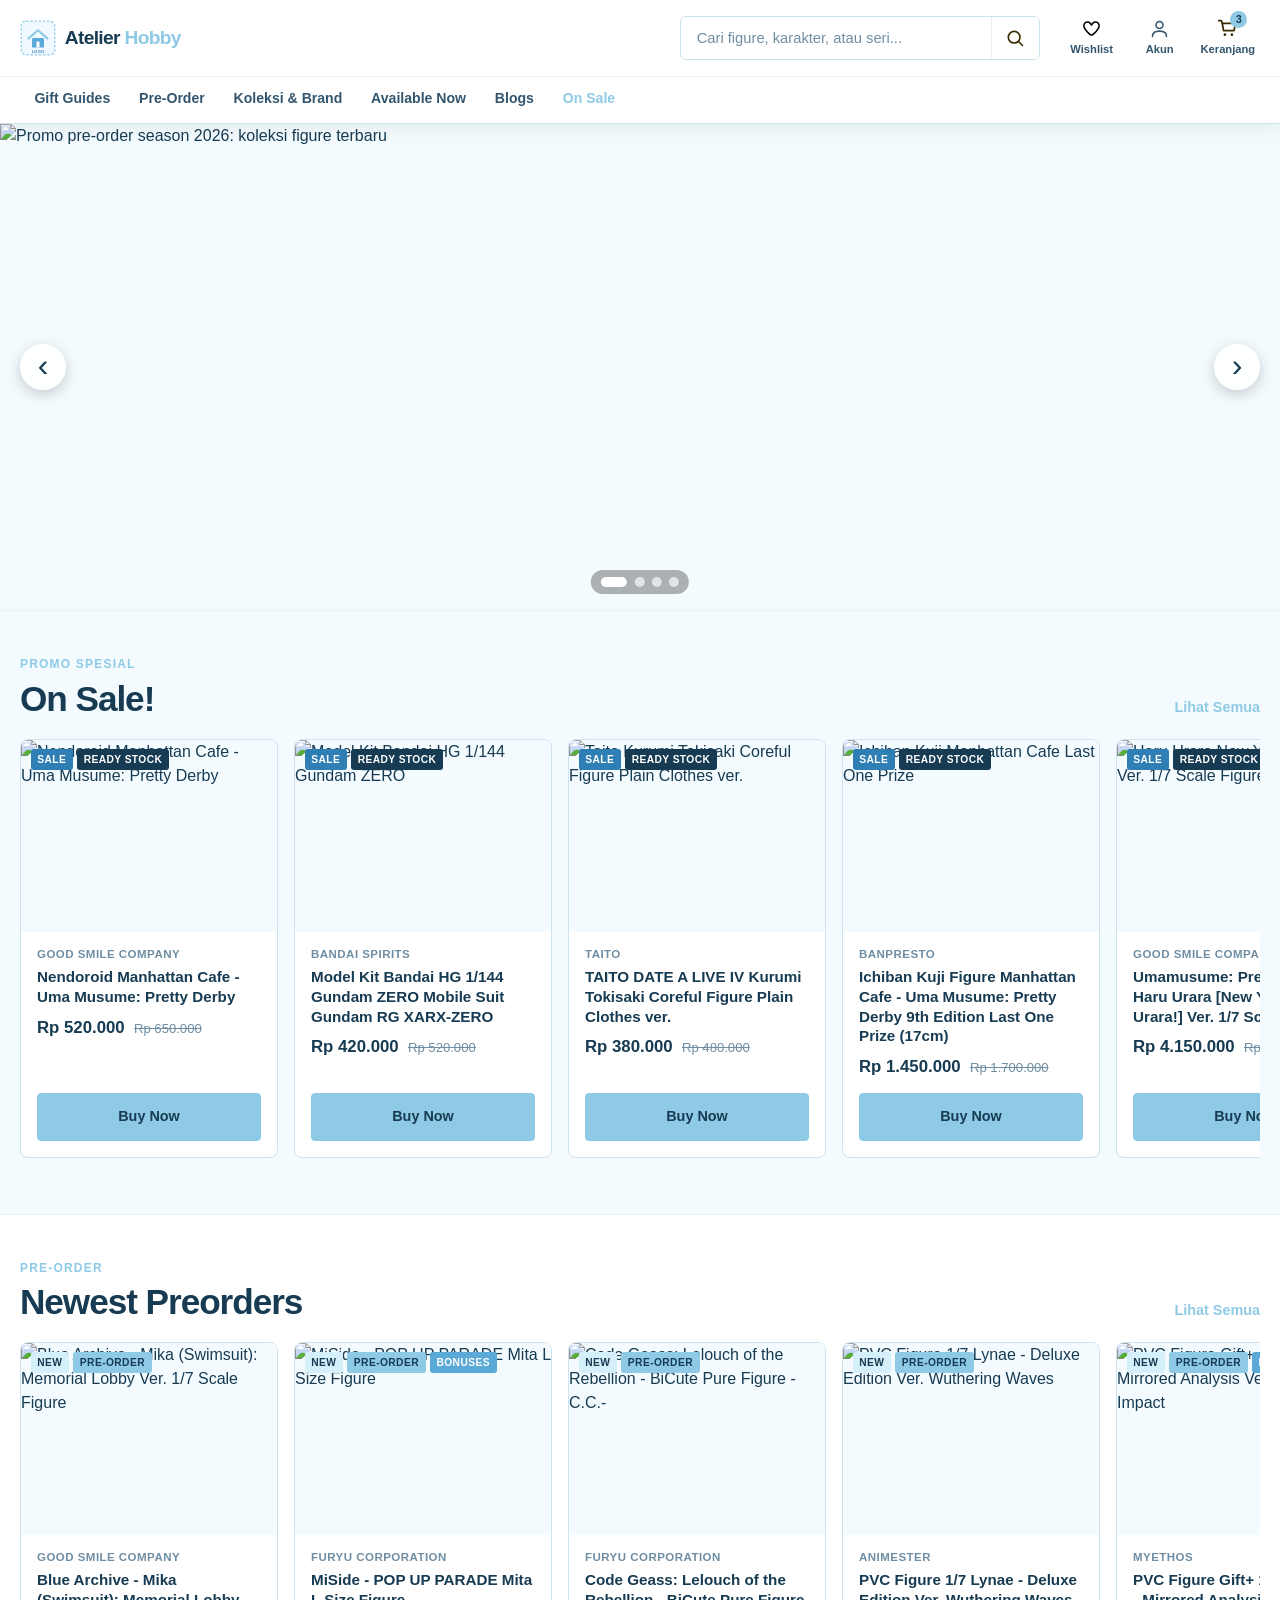
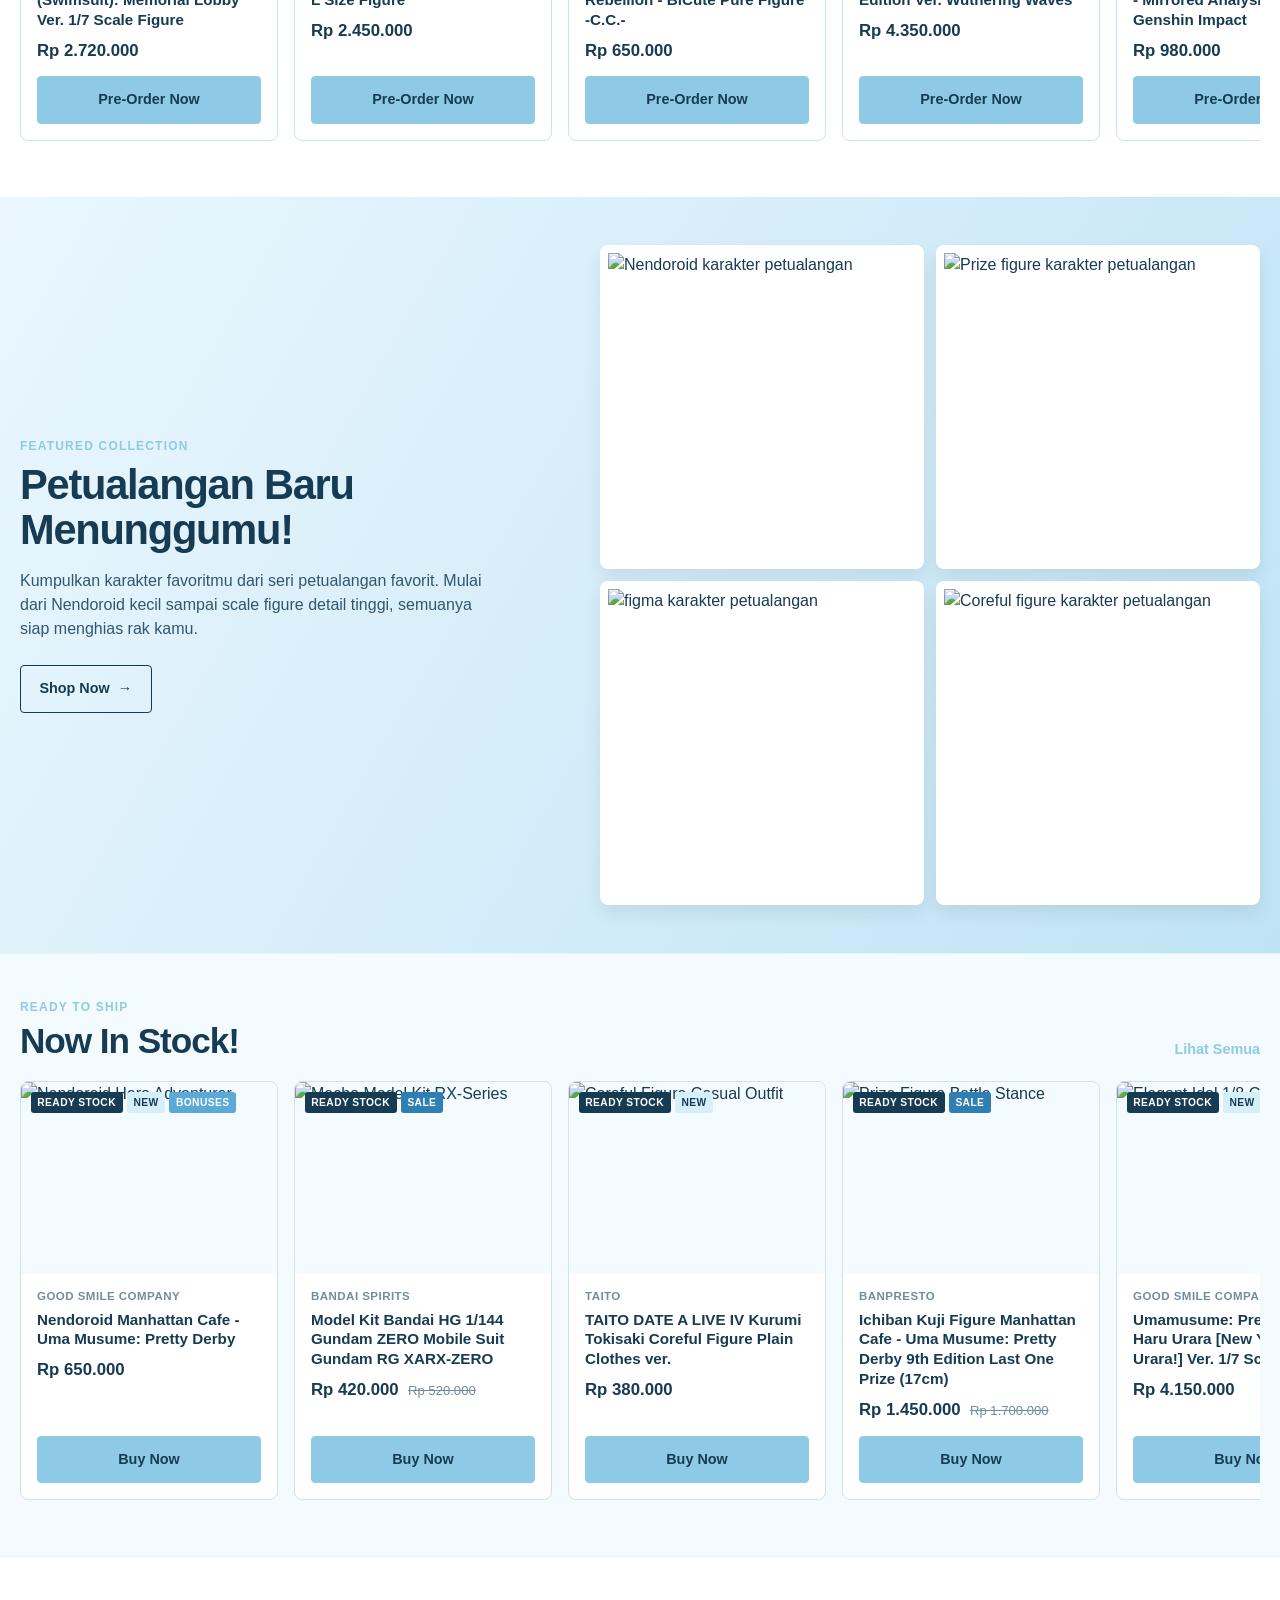
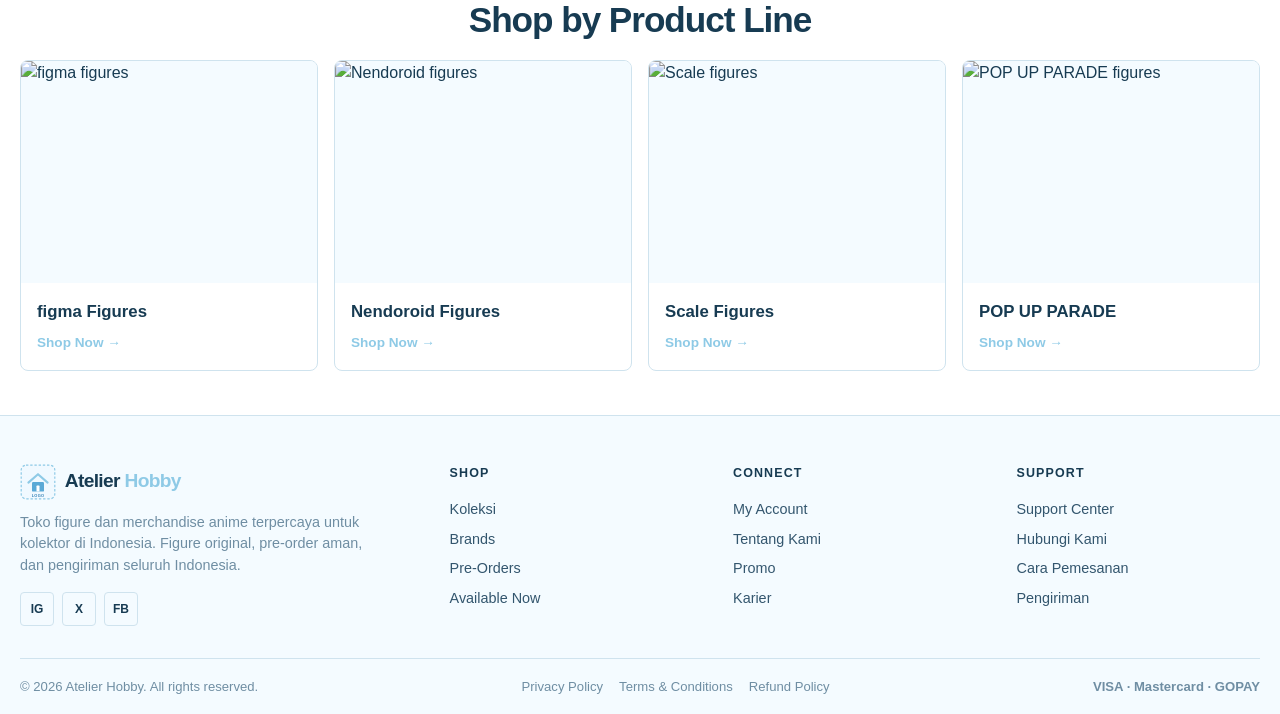
==== index.html @ b5c4a069 "awal" ====
<!DOCTYPE html>
<html lang="id">
<head>
  <meta charset="UTF-8">
  <meta name="viewport" content="width=device-width, initial-scale=1.0">
  <meta name="theme-color" content="#8ecae6">
  <title>Atelier Hobby - Toko Figure &amp; Merchandise Anime</title>
  <link rel="icon" type="image/svg+xml" href="assets/images/logo-placeholder.svg">
  <link rel="stylesheet" href="assets/css/styles.css">
  <link rel="stylesheet" href="assets/css/home.css">
</head>
<body>
  <!-- Header -->
  <header class="site-header" id="siteHeader">
    <input class="menu-toggle-input" type="checkbox" id="menuToggle" aria-label="Buka menu">
    <div class="container header-main">
      <label class="menu-toggle" for="menuToggle" aria-hidden="true">
        <span></span><span></span><span></span>
      </label>

      <a href="#home" class="brand" aria-label="Atelier Hobby - Beranda">
        <img class="brand__mark" src="assets/images/logo-placeholder.svg" alt="Logo Atelier Hobby" width="40" height="40">
        <span class="brand__name">Atelier <b>Hobby</b></span>
      </a>

      <form class="header-search" action="#" role="search">
        <input type="search" placeholder="Cari figure, karakter, atau seri..." aria-label="Cari produk">
        <button type="submit" aria-label="Cari">
          <img src="assets/icons/search.svg" alt="" width="20" height="20">
        </button>
      </form>

      <div class="header-actions">
        <a href="#" class="header-action" aria-label="Wishlist">
          <img src="assets/icons/wishlist.svg" alt="" width="21" height="21">
          <span>Wishlist</span>
        </a>
        <a href="login.html" class="header-action" aria-label="Akun saya">
          <svg viewBox="0 0 24 24" fill="none" stroke="currentColor" stroke-width="1.8" stroke-linecap="round" stroke-linejoin="round" aria-hidden="true">
            <circle cx="12" cy="8" r="4"></circle>
            <path d="M4 21c0-4 3.6-6 8-6s8 2 8 6"></path>
          </svg>
          <span>Akun</span>
        </a>
        <a href="#" class="header-action" aria-label="Keranjang, 3 item">
          <span class="cart-icon">
            <img src="assets/icons/cart.svg" alt="" width="21" height="21">
            <span class="cart-count">3</span>
          </span>
          <span>Keranjang</span>
        </a>
      </div>
    </div>

    <nav class="desktop-nav" aria-label="Navigasi kategori">
      <div class="container desktop-nav__inner">
        <ul class="nav-list">
          <li><a href="#gift-guides">Gift Guides</a></li>
          <li><a href="preorder.html">Pre-Order</a></li>
          <li><a href="#product-lines">Koleksi &amp; Brand</a></li>
          <li><a href="available.html">Available Now</a></li>
          <li><a href="#gift-guides">Blogs</a></li>
          <li><a href="#sale" class="sale-link">On Sale</a></li>
        </ul>
      </div>
    </nav>

    <div class="mobile-menu" id="mobileMenu">
      <nav class="container mobile-menu__nav" aria-label="Navigasi seluler">
        <a href="#gift-guides">Gift Guides</a>
        <a href="preorder.html">Pre-Order</a>
        <a href="available.html">Available Now</a>
        <a href="#product-lines">Koleksi &amp; Brand</a>
        <a href="#sale">On Sale</a>
      </nav>
    </div>
  </header>

  <main>
    <!-- Hero / Promo slider full-width (CSS-only) -->
    <section class="hero-carousel" id="home" aria-label="Promo dan produk unggulan">
      <div class="hero-track">
        <div class="hero-slide" id="hero-1">
          <a class="hero-slide__link" href="#preorder" aria-label="Lihat promo pre-order">
            <img src="https://www.goodsmile.com/gsc-webrevo-sdk-storage-prd/carousel/467/148aa98b36c0859b5cab2384271e1cee.jpg" alt="Promo pre-order season 2026: koleksi figure terbaru" width="1600" height="560">
          </a>
          <a class="hero-arrow hero-arrow--prev" href="#hero-4" aria-label="Promo sebelumnya">&#8249;</a>
          <a class="hero-arrow hero-arrow--next" href="#hero-2" aria-label="Promo berikutnya">&#8250;</a>
        </div>
        <div class="hero-slide" id="hero-2">
          <a class="hero-slide__link" href="#preorder" aria-label="Lihat produk baru">
            <img src="https://www.goodsmile.com/gsc-webrevo-sdk-storage-prd/carousel/474/10c2de79599a31199e1b88298213f951.jpg" alt="Promo new arrivals: figure favorit baru tiba" width="1600" height="560" loading="lazy">
          </a>
          <a class="hero-arrow hero-arrow--prev" href="#hero-1" aria-label="Promo sebelumnya">&#8249;</a>
          <a class="hero-arrow hero-arrow--next" href="#hero-3" aria-label="Promo berikutnya">&#8250;</a>
        </div>
        <div class="hero-slide" id="hero-3">
          <a class="hero-slide__link" href="#stok" aria-label="Lihat produk ready stock">
            <img src="https://kyoucdn.id/jumbotron/2a9ba7856151ad41.jpg.webp" alt="Promo available now: stok ready langsung dikirim" width="1600" height="560" loading="lazy">
          </a>
          <a class="hero-arrow hero-arrow--prev" href="#hero-2" aria-label="Promo sebelumnya">&#8249;</a>
          <a class="hero-arrow hero-arrow--next" href="#hero-4" aria-label="Promo berikutnya">&#8250;</a>
        </div>
        <div class="hero-slide" id="hero-4">
          <a class="hero-slide__link" href="#preorder" aria-label="Lihat promo bonus">
            <img src="https://www.goodsmile.com/gsc-webrevo-sdk-storage-prd/carousel/477/303896fa12d581b1c7ddfc7f36fb4ed1.jpg" alt="Promo bonus eksklusif untuk pre-order awal" width="1600" height="560" loading="lazy">
          </a>
          <a class="hero-arrow hero-arrow--prev" href="#hero-3" aria-label="Promo sebelumnya">&#8249;</a>
          <a class="hero-arrow hero-arrow--next" href="#hero-1" aria-label="Promo berikutnya">&#8250;</a>
        </div>
      </div>

      <div class="hero-dots" aria-label="Pilih promo">
        <a class="hero-dot active" href="#hero-1" aria-label="Tampilkan promo 1"></a>
        <a class="hero-dot" href="#hero-2" aria-label="Tampilkan promo 2"></a>
        <a class="hero-dot" href="#hero-3" aria-label="Tampilkan promo 3"></a>
        <a class="hero-dot" href="#hero-4" aria-label="Tampilkan promo 4"></a>
      </div>
    </section>

    <!-- Sale / Promo -->
    <section class="section-block section-block--offwhite" id="sale">
      <div class="container">
        <div class="section-heading">
          <div>
            <p class="section-kicker">Promo Spesial</p>
            <h2>On Sale!</h2>
          </div>
          <div class="section-tools">
            <a href="available.html" class="text-link">Lihat Semua</a>
          </div>
        </div>

        <div class="product-track">
          <article class="product-card" data-status="ready">
            <div class="product-card__media">
              <div class="tag-row"><span class="badge-tag badge-tag--sale">Sale</span><span class="badge-tag badge-tag--stock">Ready Stock</span></div>
              <img src="https://www.goodsmile.com/gsc-webrevo-sdk-storage-prd/product/image/57522/5Y6rbhiKBfDsuS7QxU0gc2eVR9yAMNqH.jpg" alt="Nendoroid Manhattan Cafe - Uma Musume: Pretty Derby" loading="lazy">
            </div>
            <div class="product-card__body">
              <p class="product-card__series">Good Smile Company</p>
              <h3>Nendoroid Manhattan Cafe - Uma Musume: Pretty Derby</h3>
              <p class="product-card__price"><strong>Rp 520.000</strong> <del>Rp 650.000</del></p>
              <button class="btn btn--primary" type="button">Buy Now</button>
            </div>
          </article>

          <article class="product-card" data-status="ready">
            <div class="product-card__media">
              <div class="tag-row"><span class="badge-tag badge-tag--sale">Sale</span><span class="badge-tag badge-tag--stock">Ready Stock</span></div>
              <img src="https://files.titipjepang.com/2026/10/POTJ-1026201-BANDAI-SPIRITS-Mobile-Suit-Gundam-RG-XARX-ZERO-HG-1_144-Gundam-ZERO.jpg" alt="Model Kit Bandai HG 1/144 Gundam ZERO" loading="lazy">
            </div>
            <div class="product-card__body">
              <p class="product-card__series">Bandai Spirits</p>
              <h3>Model Kit Bandai HG 1/144 Gundam ZERO Mobile Suit Gundam RG XARX-ZERO</h3>
              <p class="product-card__price"><strong>Rp 420.000</strong> <del>Rp 520.000</del></p>
              <button class="btn btn--primary" type="button">Buy Now</button>
            </div>
          </article>

          <article class="product-card" data-status="ready">
            <div class="product-card__media">
              <div class="tag-row"><span class="badge-tag badge-tag--sale">Sale</span><span class="badge-tag badge-tag--stock">Ready Stock</span></div>
              <img src="https://m.media-amazon.com/images/I/51E0pmV1TPL._AC_UF894,1000_QL80_.jpg" alt="Taito Kurumi Tokisaki Coreful Figure Plain Clothes ver." loading="lazy">
            </div>
            <div class="product-card__body">
              <p class="product-card__series">Taito</p>
              <h3>TAITO DATE A LIVE IV Kurumi Tokisaki Coreful Figure Plain Clothes ver.</h3>
              <p class="product-card__price"><strong>Rp 380.000</strong> <del>Rp 480.000</del></p>
              <button class="btn btn--primary" type="button">Buy Now</button>
            </div>
          </article>

          <article class="product-card" data-status="ready">
            <div class="product-card__media">
              <div class="tag-row"><span class="badge-tag badge-tag--sale">Sale</span><span class="badge-tag badge-tag--stock">Ready Stock</span></div>
              <img src="https://www.static-src.com/wcsstore/Indraprastha/images/catalog/full/catalog-image/105/MTA-179207339/brd-44261_ichiban-kuji-figure-manhattan-cafe-uma-musume-pretty-derby-9th-edition-last-one-prize-17cm_full01-d6911a6d.jpg" alt="Ichiban Kuji Manhattan Cafe Last One Prize" loading="lazy">
            </div>
            <div class="product-card__body">
              <p class="product-card__series">Banpresto</p>
              <h3>Ichiban Kuji Figure Manhattan Cafe - Uma Musume: Pretty Derby 9th Edition Last One Prize (17cm)</h3>
              <p class="product-card__price"><strong>Rp 1.450.000</strong> <del>Rp 1.700.000</del></p>
              <button class="btn btn--primary" type="button">Buy Now</button>
            </div>
          </article>

          <article class="product-card" data-status="ready">
            <div class="product-card__media">
              <div class="tag-row"><span class="badge-tag badge-tag--sale">Sale</span><span class="badge-tag badge-tag--stock">Ready Stock</span></div>
              <img src="https://www.goodsmileus.com/cdn/shop/files/85f61cfb-c72f-4395-990e-0813826264bf.jpg?v=1792689129&width=1920" alt="Haru Urara New Year New Urara Ver. 1/7 Scale Figure" loading="lazy">
            </div>
            <div class="product-card__body">
              <p class="product-card__series">Good Smile Company</p>
              <h3>Umamusume: Pretty Derby - Haru Urara [New Year ♪ New Urara!] Ver. 1/7 Scale Figure</h3>
              <p class="product-card__price"><strong>Rp 4.150.000</strong> <del>Rp 4.850.000</del></p>
              <button class="btn btn--primary" type="button">Buy Now</button>
            </div>
          </article>
        </div>
      </div>
    </section>

    <!-- Pre-order -->
    <section class="section-block" id="preorder">
      <div class="container">
        <div class="section-heading">
          <div>
            <p class="section-kicker">Pre-Order</p>
            <h2>Newest Preorders</h2>
          </div>
          <div class="section-tools">
            <a href="preorder.html" class="text-link">Lihat Semua</a>
          </div>
        </div>

        <div class="product-track" id="preorderTrack">
          <article class="product-card" data-status="preorder">
            <div class="product-card__media">
              <div class="tag-row"><span class="badge-tag badge-tag--new">New</span><span class="badge-tag badge-tag--pre">Pre-Order</span></div>
              <img src="https://www.goodsmileus.com/cdn/shop/files/10194685-c897-4df9-8380-4f134be44f2b.jpg?v=1794850116&width=1920" alt="Blue Archive - Mika (Swimsuit): Memorial Lobby Ver. 1/7 Scale Figure" loading="lazy">
            </div>
            <div class="product-card__body">
              <p class="product-card__series">Good Smile Company</p>
              <h3>Blue Archive - Mika (Swimsuit): Memorial Lobby Ver. 1/7 Scale Figure</h3>
              <p class="product-card__price"><strong>Rp 2.720.000</strong></p>
              <button class="btn btn--primary" type="button">Pre-Order Now</button>
            </div>
          </article>

          <article class="product-card" data-status="preorder">
            <div class="product-card__media">
                <div class="tag-row"><span class="badge-tag badge-tag--new">New</span><span class="badge-tag badge-tag--pre">Pre-Order</span><span class="badge-tag badge-tag--bonus">Bonuses</span></div>
                <img src="https://www.goodsmileus.com/cdn/shop/files/9fd17edf-a20e-4515-b60b-2a87629e3f0d.jpg?v=1794588295&width=1920" alt="MiSide - POP UP PARADE Mita L Size Figure" loading="lazy">
            </div>
            <div class="product-card__body">
              <p class="product-card__series">FuRyu Corporation</p>
              <h3>MiSide - POP UP PARADE Mita L Size Figure</h3>
              <p class="product-card__price"><strong>Rp 2.450.000</strong></p>
              <button class="btn btn--primary" type="button">Pre-Order Now</button>
            </div>
          </article>

          <article class="product-card" data-status="preorder">
            <div class="product-card__media">
                <div class="tag-row"><span class="badge-tag badge-tag--new">New</span><span class="badge-tag badge-tag--pre">Pre-Order</span></div>
                <img src="https://www.goodsmileus.com/cdn/shop/files/d32ef4a3-f44c-4a84-9392-bc9cc531cc17.jpg?v=1794593836&width=1920" alt="Code Geass: Lelouch of the Rebellion - BiCute Pure Figure -C.C.-" loading="lazy">
            </div>
            <div class="product-card__body">
              <p class="product-card__series">FuRyu Corporation</p>
              <h3>Code Geass: Lelouch of the Rebellion - BiCute Pure Figure -C.C.-</h3>
              <p class="product-card__price"><strong>Rp 650.000</strong></p>
              <button class="btn btn--primary" type="button">Pre-Order Now</button>
            </div>
          </article>

          <article class="product-card" data-status="preorder">
            <div class="product-card__media">
              <div class="tag-row"><span class="badge-tag badge-tag--new">New</span><span class="badge-tag badge-tag--pre">Pre-Order</span></div>
              <img src="https://kyoucdn.id/items/with-bonus-with-motorbike-set-pvc-figure-1-7-lynae-deluxe-edition-ver-wuthering-waves-c1b6c124d526c881.jpg" alt="PVC Figure 1/7 Lynae - Deluxe Edition Ver. Wuthering Waves" loading="lazy">
            </div>
            <div class="product-card__body">
              <p class="product-card__series">AniMester</p>
              <h3>PVC Figure 1/7 Lynae - Deluxe Edition Ver. Wuthering Waves</h3>
              <p class="product-card__price"><strong>Rp 4.350.000</strong></p>
              <button class="btn btn--primary" type="button">Pre-Order Now</button>
            </div>
          </article>

          <article class="product-card" data-status="preorder">
            <div class="product-card__media">
              <div class="tag-row"><span class="badge-tag badge-tag--new">New</span><span class="badge-tag badge-tag--pre">Pre-Order</span><span class="badge-tag badge-tag--bonus">Bonuses</span></div>
                <img src="https://kyoucdn.id/items/pvc-figure-1-8-sandrone-mirrored-analysis-ver-genshin-impact-8bfc9ba9d671ff48.jpg" alt="PVC Figure Gift+ 1/8 Sandrone - Mirrored Analysis Ver. Genshin Impact" loading="lazy">
              </div>
            <div class="product-card__body">
              <p class="product-card__series">Myethos</p>
              <h3>PVC Figure Gift+ 1/8 Sandrone - Mirrored Analysis Ver. Genshin Impact</h3>
              <p class="product-card__price"><strong>Rp 980.000</strong></p>
              <button class="btn btn--primary" type="button">Pre-Order Now</button>
            </div>
          </article>
        </div>
      </div>
    </section>

    <!-- Featured collection -->
    <section class="feature-section" id="gift-guides" aria-labelledby="featureTitle">
      <div class="container feature-grid">
        <div class="feature-copy">
          <p class="section-kicker">Featured Collection</p>
          <h2 id="featureTitle">Petualangan Baru<br>Menunggumu!</h2>
          <p>Kumpulkan karakter favoritmu dari seri petualangan favorit. Mulai dari Nendoroid kecil sampai scale figure detail tinggi, semuanya siap menghias rak kamu.</p>
          <a href="#product-lines" class="btn btn--outline">Shop Now <span aria-hidden="true">&rarr;</span></a>
        </div>
        <div class="feature-images">
          <img src="https://kyoucdn.id/items/389412-amiami-x-snail-shell-action-scaled-figure-doro-goddess-of-victory-nikke.jpg" alt="Nendoroid karakter petualangan" loading="lazy">
          <img src="https://kyoucdn.id/items/454228-mini-figure-q-version-furina-wondrous-travels-series-ver-genshin-impact-137cm-445093439.jpg" alt="Prize figure karakter petualangan" loading="lazy">
          <img src="https://kyoucdn.id/items/deformed-figure-tea-time-moment-changli-wuthering-waves-10cm-78b0e62b33b3a532.jpg" alt="figma karakter petualangan" loading="lazy">
          <img src="https://kyoucdn.id/items/302368-q-version-mini-figure-kafka-train-tea-party-honkai-star-rail.jpg" alt="Coreful figure karakter petualangan" loading="lazy">
        </div>
      </div>
    </section>

    <!-- In stock -->
    <section class="section-block section-block--offwhite" id="stok">
      <div class="container">
        <div class="section-heading">
          <div>
            <p class="section-kicker">Ready to Ship</p>
            <h2>Now In Stock!</h2>
          </div>
          <div class="section-tools">
            <a href="available.html" class="text-link">Lihat Semua</a>
          </div>
        </div>

        <div class="product-track" id="stockTrack">
          <article class="product-card" data-status="ready">
            <div class="product-card__media">
              <div class="tag-row"><span class="badge-tag badge-tag--stock">Ready Stock</span><span class="badge-tag badge-tag--new">New</span><span class="badge-tag badge-tag--bonus">Bonuses</span></div>
              <img src="https://www.goodsmile.com/gsc-webrevo-sdk-storage-prd/product/image/57522/5Y6rbhiKBfDsuS7QxU0gc2eVR9yAMNqH.jpg" alt="Nendoroid Hero Adventurer" loading="lazy">
            </div>
            <div class="product-card__body">
              <p class="product-card__series">Good Smile Company</p>
              <h3>Nendoroid Manhattan Cafe - Uma Musume: Pretty Derby</h3>
              <p class="product-card__price"><strong>Rp 650.000</strong></p>
              <button class="btn btn--primary" type="button">Buy Now</button>
            </div>
          </article>

          <article class="product-card" data-status="ready">
            <div class="product-card__media">
              <div class="tag-row"><span class="badge-tag badge-tag--stock">Ready Stock</span><span class="badge-tag badge-tag--sale">Sale</span></div>
              <img src="https://files.titipjepang.com/2026/10/POTJ-1026201-BANDAI-SPIRITS-Mobile-Suit-Gundam-RG-XARX-ZERO-HG-1_144-Gundam-ZERO.jpg" alt="Mecha Model Kit RX-Series" loading="lazy">
            </div>
            <div class="product-card__body">
              <p class="product-card__series">Bandai Spirits</p>
              <h3>Model Kit Bandai HG 1/144 Gundam ZERO Mobile Suit Gundam RG XARX-ZERO</h3>
              <p class="product-card__price"><strong>Rp 420.000</strong> <del>Rp 520.000</del></p>
              <button class="btn btn--primary" type="button">Buy Now</button>
            </div>
          </article>

          <article class="product-card" data-status="ready">
            <div class="product-card__media">
              <div class="tag-row"><span class="badge-tag badge-tag--stock">Ready Stock</span><span class="badge-tag badge-tag--new">New</span></div>
              <img src="https://m.media-amazon.com/images/I/51E0pmV1TPL._AC_UF894,1000_QL80_.jpg" alt="Coreful Figure Casual Outfit" loading="lazy">
            </div>
            <div class="product-card__body">
              <p class="product-card__series">Taito</p>
              <h3>TAITO DATE A LIVE IV Kurumi Tokisaki Coreful Figure Plain Clothes ver.</h3>
              <p class="product-card__price"><strong>Rp 380.000</strong></p>
              <button class="btn btn--primary" type="button">Buy Now</button>
            </div>
          </article>

          <article class="product-card" data-status="ready">
            <div class="product-card__media">
              <div class="tag-row"><span class="badge-tag badge-tag--stock">Ready Stock</span><span class="badge-tag badge-tag--sale">Sale</span></div>
              <img src="https://www.static-src.com/wcsstore/Indraprastha/images/catalog/full/catalog-image/105/MTA-179207339/brd-44261_ichiban-kuji-figure-manhattan-cafe-uma-musume-pretty-derby-9th-edition-last-one-prize-17cm_full01-d6911a6d.jpg" alt="Prize Figure Battle Stance" loading="lazy">
            </div>
            <div class="product-card__body">
              <p class="product-card__series">Banpresto</p>
              <h3>Ichiban Kuji Figure Manhattan Cafe - Uma Musume: Pretty Derby 9th Edition Last One Prize (17cm)</h3>
              <p class="product-card__price"><strong>Rp 1.450.000</strong> <del>Rp 1.700.000</del></p>
              <button class="btn btn--primary" type="button">Buy Now</button>
            </div>
          </article>

          <article class="product-card" data-status="ready">
            <div class="product-card__media">
              <div class="tag-row"><span class="badge-tag badge-tag--stock">Ready Stock</span><span class="badge-tag badge-tag--new">New</span></div>
              <img src="https://www.goodsmileus.com/cdn/shop/files/85f61cfb-c72f-4395-990e-0813826264bf.jpg?v=1792689129&width=1920" alt="Elegant Idol 1/8 Complete Figure" loading="lazy">
            </div>
            <div class="product-card__body">
              <p class="product-card__series">Good Smile Company</p>
              <h3>Umamusume: Pretty Derby - Haru Urara [New Year ♪ New Urara!] Ver. 1/7 Scale Figure</h3>
              <p class="product-card__price"><strong>Rp 4.150.000</strong></p>
              <button class="btn btn--primary" type="button">Buy Now</button>
            </div>
          </article>
        </div>
      </div>
    </section>

    <!-- Product lines -->
    <section class="section-block" id="product-lines">
      <div class="container">
        <div class="section-heading section-heading--center">
          <h2>Shop by Product Line</h2>
        </div>
        <div class="category-grid">
          <a href="#" class="category-card">
            <div class="category-card__media"><img src="https://www.goodsmile.com/gsc-webrevo-sdk-storage-prd/product_bonus/image/2070/95474ffb52e3120b299507a4d938ed87.jpg" alt="figma figures" loading="lazy"></div>
            <div class="category-card__body"><h3>figma Figures</h3><span>Shop Now &rarr;</span></div>
          </a>
          <a href="#" class="category-card">
            <div class="category-card__media"><img src="https://www.goodsmile.com/gsc-webrevo-sdk-storage-prd/product/image/35620/5j2qnp1HALm4kt9dUVCMxDw3i0BFJabX.jpg" alt="Nendoroid figures" loading="lazy"></div>
            <div class="category-card__body"><h3>Nendoroid Figures</h3><span>Shop Now &rarr;</span></div>
          </a>
          <a href="#" class="category-card">
            <div class="category-card__media"><img src="https://kyoucdn.id/items/527727-pvc-figure-gift-18-columbina-carnival-gathering-ver-genshin-impact.jpg" alt="Scale figures" loading="lazy"></div>
            <div class="category-card__body"><h3>Scale Figures</h3><span>Shop Now &rarr;</span></div>
          </a>
          <a href="#" class="category-card">
            <div class="category-card__media"><img src="https://kyoucdn.id/items/501681-pop-up-parade-l-size-aoki-ruri-ruri-dragon-1331349300.jpg" alt="POP UP PARADE figures" loading="lazy"></div>
            <div class="category-card__body"><h3>POP UP PARADE</h3><span>Shop Now &rarr;</span></div>
          </a>
        </div>
      </div>
    </section>

  </main>

  <!-- Footer -->
  <footer class="site-footer">
    <div class="container footer-grid">
      <div class="footer-about">
        <a href="#home" class="brand brand--footer" aria-label="Atelier Hobby - Beranda">
          <img class="brand__mark" src="assets/images/logo-placeholder.svg" alt="Logo Atelier Hobby" width="40" height="40">
          <span class="brand__name">Atelier <b>Hobby</b></span>
        </a>
        <p>Toko figure dan merchandise anime terpercaya untuk kolektor di Indonesia. Figure original, pre-order aman, dan pengiriman seluruh Indonesia.</p>
        <div class="social-links">
          <a href="#" aria-label="Instagram">IG</a>
          <a href="#" aria-label="X">X</a>
          <a href="#" aria-label="Facebook">FB</a>
        </div>
      </div>
      <div class="footer-col">
        <h3>Shop</h3>
        <a href="#product-lines">Koleksi</a>
        <a href="#product-lines">Brands</a>
        <a href="preorder.html">Pre-Orders</a>
        <a href="available.html">Available Now</a>
      </div>
      <div class="footer-col">
        <h3>Connect</h3>
        <a href="login.html">My Account</a>
        <a href="#">Tentang Kami</a>
        <a href="#sale">Promo</a>
        <a href="#">Karier</a>
      </div>
      <div class="footer-col">
        <h3>Support</h3>
        <a href="#">Support Center</a>
        <a href="#">Hubungi Kami</a>
        <a href="#">Cara Pemesanan</a>
        <a href="#">Pengiriman</a>
      </div>
    </div>
    <div class="container footer-bottom">
      <span>&copy; 2026 Atelier Hobby. All rights reserved.</span>
      <nav aria-label="Kebijakan">
        <a href="#">Privacy Policy</a>
        <a href="#">Terms &amp; Conditions</a>
        <a href="#">Refund Policy</a>
      </nav>
      <span class="footer-payments">VISA &middot; Mastercard &middot; GOPAY</span>
    </div>
  </footer>
</body>
</html>
---- assets/css/styles.css ----
:root {
  --bg: #f4fbff;
  --text: #173b52;
}

* {
  box-sizing: border-box;
  margin: 0;
  padding: 0;
}

body {
  font-family: "Segoe UI", Tahoma, Geneva, Verdana, sans-serif;
  color: var(--text);
  background: var(--bg);
  line-height: 1.5;
}

a {
  color: inherit;
  text-decoration: none;
}

img {
  max-width: 100%;
  display: block;
}

button,
input {
  font: inherit;
}

button {
  cursor: pointer;
}

.container {
  width: min(1200px, calc(100% - 2rem));
  margin: 0 auto;
}
---- assets/css/home.css ----
/* Halaman utama — terinspirasi tampilan toko figure Good Smile US */
:root {
  --primary: #8ecae6;
  --primary-dark: #5aa9d6;
  --ink: #173b52;
  --ink-soft: #33566e;
  --muted: #6f8ea3;
  --line: #cfe3ee;
  --line-light: #e8f3f8;
  --surface: #ffffff;
  --offwhite: #f4fbff;
  --badge-new: #d6f0fb;
  --badge-pre: #8ecae6;
  --badge-stock: #173b52;
  --badge-bonus: #5aa9d6;
  --badge-sale: #2f7fb5;
}

body {
  background: var(--surface);
  color: var(--ink);
  font-family: Inter, "Segoe UI", Tahoma, Geneva, Verdana, sans-serif;
  line-height: 1.5;
}

a {
  color: inherit;
  text-decoration: none;
}

img {
  max-width: 100%;
  display: block;
}

button,
input {
  font: inherit;
}

button {
  cursor: pointer;
}

.container {
  width: min(1240px, calc(100% - 2rem));
  margin: 0 auto;
}

/* Header */
.site-header {
  position: sticky;
  top: 0;
  z-index: 30;
  background: var(--surface);
  border-bottom: 1px solid var(--line);
  box-shadow: 0 6px 18px rgba(0, 0, 0, 0.06);
}

.header-main {
  display: flex;
  align-items: center;
  gap: 1rem;
  min-height: 76px;
}

.menu-toggle-input {
  position: absolute;
  width: 1px;
  height: 1px;
  padding: 0;
  margin: -1px;
  overflow: hidden;
  clip: rect(0, 0, 0, 0);
  white-space: nowrap;
  border: 0;
}

.menu-toggle {
  width: 40px;
  height: 40px;
  flex: 0 0 40px;
  display: none;
  flex-direction: column;
  align-items: center;
  justify-content: center;
  gap: 5px;
  background: #fff;
  border: 1px solid var(--line);
  border-radius: 6px;
  cursor: pointer;
}

.menu-toggle span {
  display: block;
  width: 19px;
  height: 2px;
  background: var(--ink);
  transition: transform 0.18s ease, opacity 0.18s ease;
}

.menu-toggle-input:focus-visible ~ .header-main .menu-toggle {
  outline: 2px solid var(--primary);
  outline-offset: 2px;
}

.menu-toggle-input:checked ~ .header-main .menu-toggle span:nth-child(1) {
  transform: translateY(7px) rotate(45deg);
}

.menu-toggle-input:checked ~ .header-main .menu-toggle span:nth-child(2) {
  opacity: 0;
}

.menu-toggle-input:checked ~ .header-main .menu-toggle span:nth-child(3) {
  transform: translateY(-7px) rotate(-45deg);
}

.brand {
  display: inline-flex;
  align-items: center;
  gap: 0.55rem;
  flex-shrink: 0;
}

.brand__mark {
  width: 36px;
  height: 36px;
  object-fit: contain;
}

.brand__name {
  font-size: 1.2rem;
  font-weight: 800;
  letter-spacing: -0.035em;
}

.brand__name b {
  color: var(--primary);
}

.header-search {
  flex: 0 1 360px;
  max-width: 520px;
  margin-left: auto;
  height: 44px;
  display: flex;
  align-items: center;
  border: 1px solid var(--line);
  border-radius: 6px;
  overflow: hidden;
}

.header-search:focus-within {
  border-color: var(--primary);
}

.header-search input {
  flex: 1;
  min-width: 0;
  height: 100%;
  border: 0;
  outline: 0;
  padding: 0 1rem;
  font-size: 0.92rem;
  color: var(--ink);
  background: transparent;
}

.header-search input::placeholder {
  color: var(--muted);
}

.header-search button {
  width: 48px;
  height: 100%;
  border: 0;
  border-left: 1px solid var(--line-light);
  background: #fff;
  display: grid;
  place-items: center;
}

.header-search button:hover img {
  opacity: 0.55;
}

.header-actions {
  display: flex;
  align-items: center;
  gap: 0.25rem;
  margin-left: 0.25rem;
}

.header-action {
  min-width: 64px;
  padding: 0.35rem 0.3rem;
  display: flex;
  flex-direction: column;
  align-items: center;
  gap: 0.15rem;
  font-size: 0.7rem;
  font-weight: 600;
  color: var(--ink-soft);
  border-radius: 6px;
}

.header-action:hover {
  color: var(--primary);
}

.header-action svg {
  width: 21px;
  height: 21px;
}

.cart-icon {
  position: relative;
  display: inline-flex;
}

.cart-count {
  position: absolute;
  top: -7px;
  right: -9px;
  min-width: 17px;
  height: 17px;
  padding: 0 4px;
  border-radius: 999px;
  background: var(--primary);
  color: var(--ink);
  font-size: 0.65rem;
  font-weight: 800;
  line-height: 17px;
  text-align: center;
}

/* Navigasi utama + mega menu */
.desktop-nav {
  border-top: 1px solid var(--line-light);
}

.desktop-nav__inner {
  position: relative;
}

.nav-list {
  display: flex;
  align-items: stretch;
  list-style: none;
  padding: 0;
  margin: 0;
}

.nav-list > li {
  position: relative;
}

.nav-list > li > a {
  display: flex;
  align-items: center;
  gap: 0.35rem;
  height: 46px;
  padding: 0 0.9rem;
  border: 0;
  border-bottom: 3px solid transparent;
  background: transparent;
  color: var(--ink-soft);
  font-size: 0.88rem;
  font-weight: 600;
  white-space: nowrap;
}

.nav-list > li > a:hover {
  color: var(--primary);
  border-bottom-color: var(--primary);
}

.nav-list .sale-link {
  color: var(--primary);
}

.mobile-menu {
  display: none;
  border-top: 1px solid var(--line-light);
}

.menu-toggle-input:checked ~ .mobile-menu {
  display: block;
}

.mobile-menu__nav {
  display: flex;
  flex-direction: column;
  padding: 0.4rem 0 0.8rem;
}

.mobile-menu__nav a {
  padding: 0.75rem 0;
  border-bottom: 1px solid var(--line-light);
  font-weight: 600;
}

.mobile-menu__nav a:hover {
  color: var(--primary);
}

/* Tombol umum */
.btn {
  display: inline-flex;
  align-items: center;
  justify-content: center;
  gap: 0.5rem;
  padding: 0.75rem 1.15rem;
  border-radius: 4px;
  font-size: 0.9rem;
  font-weight: 800;
  transition: background 0.15s ease, color 0.15s ease, border-color 0.15s ease;
}

.btn--primary {
  background: var(--primary);
  border: 1px solid var(--primary);
  color: var(--ink);
}

.btn--primary:hover {
  background: var(--primary-dark);
  border-color: var(--primary-dark);
  color: #fff;
}

.btn--outline {
  background: transparent;
  border: 1px solid var(--ink);
  color: var(--ink);
}

.btn--outline:hover {
  border-color: var(--primary);
  color: var(--primary);
}

/* Hero carousel full-width */
.hero-carousel {
  position: relative;
  width: 100%;
  overflow: hidden;
  background: var(--offwhite);
}

.hero-track {
  display: flex;
  overflow-x: auto;
  scroll-snap-type: x mandatory;
  scroll-behavior: smooth;
  scrollbar-width: none;
  -ms-overflow-style: none;
}

.hero-track::-webkit-scrollbar {
  display: none;
}

.hero-slide {
  position: relative;
  flex: 0 0 100%;
  display: block;
  width: 100%;
  scroll-snap-align: start;
}

.hero-slide__link {
  display: block;
  width: 100%;
}

.hero-slide img {
  width: 100%;
  height: clamp(260px, 38vw, 560px);
  object-fit: cover;
  display: block;
}

.hero-arrow {
  position: absolute;
  top: 50%;
  z-index: 2;
  width: 46px;
  height: 46px;
  display: grid;
  place-items: center;
  padding: 0 0 4px;
  border: 0;
  border-radius: 50%;
  background: rgba(255, 255, 255, 0.92);
  color: var(--ink);
  font-size: 2rem;
  line-height: 1;
  text-decoration: none;
  user-select: none;
  box-shadow: 0 4px 14px rgba(0, 0, 0, 0.2);
  transform: translateY(-50%);
  transition: background 0.15s ease, transform 0.15s ease;
}

.hero-arrow:hover {
  background: #fff;
  transform: translateY(-50%) scale(1.07);
}

.hero-arrow--prev { left: 1.25rem; }
.hero-arrow--next { right: 1.25rem; }

.hero-dots {
  position: absolute;
  left: 50%;
  bottom: 1rem;
  z-index: 2;
  display: flex;
  align-items: center;
  gap: 0.45rem;
  padding: 0.45rem 0.65rem;
  border-radius: 999px;
  background: rgba(0, 0, 0, 0.3);
  transform: translateX(-50%);
}

.hero-dot {
  display: block;
  width: 10px;
  height: 10px;
  padding: 0;
  border: 0;
  border-radius: 999px;
  background: rgba(255, 255, 255, 0.65);
  transition: width 0.2s ease, background 0.2s ease;
}

.hero-dot.active {
  width: 26px;
  background: #fff;
}

.hero-carousel:has(.hero-slide:target) .hero-dot.active {
  width: 10px;
  background: rgba(255, 255, 255, 0.65);
}

.hero-carousel:has(#hero-1:target) .hero-dot[href="#hero-1"],
.hero-carousel:has(#hero-2:target) .hero-dot[href="#hero-2"],
.hero-carousel:has(#hero-3:target) .hero-dot[href="#hero-3"],
.hero-carousel:has(#hero-4:target) .hero-dot[href="#hero-4"] {
  width: 26px;
  background: #fff;
}

.section-kicker {
  margin: 0 0 0.4rem;
  font-size: 0.75rem;
  font-weight: 800;
  letter-spacing: 0.1em;
  text-transform: uppercase;
  color: var(--primary);
}

/* Sections umum */
.section-block {
  padding: 2.75rem 0;
}

.section-block--offwhite {
  background: var(--offwhite);
  border-top: 1px solid var(--line-light);
  border-bottom: 1px solid var(--line-light);
}

.section-heading {
  display: flex;
  align-items: flex-end;
  justify-content: space-between;
  gap: 1rem;
  margin-bottom: 1.25rem;
}

.section-heading h2 {
  margin: 0;
  font-size: clamp(1.6rem, 3vw, 2.2rem);
  font-weight: 800;
  line-height: 1.1;
  letter-spacing: -0.03em;
}

.section-heading--center {
  justify-content: center;
  text-align: center;
}

.section-tools {
  display: flex;
  align-items: center;
  gap: 0.75rem;
}

.text-link {
  font-size: 0.9rem;
  font-weight: 700;
  color: var(--primary);
}

.text-link:hover {
  text-decoration: underline;
  text-underline-offset: 3px;
}

/* Product carousel */
.product-track {
  display: flex;
  gap: 1rem;
  overflow-x: auto;
  scroll-snap-type: x mandatory;
  padding-bottom: 0.75rem;
}

.product-track::-webkit-scrollbar {
  height: 6px;
}

.product-track::-webkit-scrollbar-thumb {
  background: var(--line);
  border-radius: 999px;
}

.product-card {
  flex: 0 0 258px;
  scroll-snap-align: start;
  display: flex;
  flex-direction: column;
  overflow: hidden;
  background: #fff;
  border: 1px solid var(--line);
  border-radius: 8px;
  box-shadow: none;
  transition: transform 0.18s ease, box-shadow 0.18s ease;
}

/* Identitas status: tiap grup hanya menampilkan statusnya sendiri */
#preorder .product-card:not([data-status="preorder"]),
#stok .product-card:not([data-status="ready"]) {
  display: none;
}

.product-card:hover {
  transform: translateY(-4px);
  box-shadow: 0 12px 24px rgba(0, 0, 0, 0.1);
}

.product-card__media {
  position: relative;
  aspect-ratio: 4 / 3;
  background: var(--offwhite);
  overflow: hidden;
}

.product-card__media img {
  width: 100%;
  height: 100%;
  object-fit: contain;
  transition: transform 0.3s ease;
}

.product-card:hover .product-card__media img {
  transform: scale(1.04);
}

.tag-row {
  position: absolute;
  top: 0.6rem;
  left: 0.6rem;
  z-index: 1;
  display: flex;
  flex-wrap: wrap;
  gap: 0.25rem;
  max-width: calc(100% - 1.2rem);
}

.badge-tag {
  padding: 0.18rem 0.42rem;
  border-radius: 3px;
  background: var(--ink);
  color: #fff;
  font-size: 0.64rem;
  font-weight: 800;
  letter-spacing: 0.04em;
  text-transform: uppercase;
}

.badge-tag--new { background: var(--badge-new); color: var(--ink); }
.badge-tag--pre { background: var(--badge-pre); color: var(--ink); }
.badge-tag--stock { background: var(--badge-stock); color: #fff; }
.badge-tag--bonus { background: var(--badge-bonus); color: #fff; }
.badge-tag--sale { background: var(--badge-sale); color: #fff; }

.product-card__body {
  flex: 1;
  display: flex;
  flex-direction: column;
  padding: 0.9rem 1rem 1rem;
}

.product-card__series {
  margin: 0 0 0.25rem;
  color: var(--muted);
  font-size: 0.72rem;
  font-weight: 600;
  letter-spacing: 0.04em;
  text-transform: uppercase;
}

.product-card h3 {
  min-height: 2.6em;
  margin: 0 0 0.5rem;
  font-size: 0.95rem;
  font-weight: 700;
  line-height: 1.3;
}

.product-card__price {
  margin: 0 0 0.85rem;
}

.product-card__price strong {
  font-size: 1.05rem;
}

.product-card__price del {
  margin-left: 0.3rem;
  color: var(--muted);
  font-size: 0.82rem;
}

.product-card__body .btn {
  margin-top: auto;
  width: 100%;
}

/* Featured collection */
.feature-section {
  padding: 3rem 0;
  background: linear-gradient(120deg, #eaf7fe 0%, #bfe3f5 100%);
}

.feature-grid {
  display: grid;
  grid-template-columns: 0.9fr 1.1fr;
  gap: 2.5rem;
  align-items: center;
}

.feature-copy h2 {
  margin: 0 0 1rem;
  font-size: clamp(1.8rem, 3.4vw, 2.6rem);
  font-weight: 800;
  line-height: 1.1;
  letter-spacing: -0.03em;
}

.feature-copy > p:not(.section-kicker) {
  max-width: 52ch;
  margin: 0 0 1.5rem;
  color: var(--ink-soft);
}

.feature-images {
  display: grid;
  grid-template-columns: repeat(2, 1fr);
  gap: 0.75rem;
}

.feature-images img {
  width: 100%;
  aspect-ratio: 1 / 1;
  object-fit: contain;
  padding: 0.5rem;
  background: #fff;
  border-radius: 8px;
  box-shadow: 0 8px 18px rgba(0, 0, 0, 0.08);
}

/* Product lines */
.category-grid {
  display: grid;
  grid-template-columns: repeat(4, 1fr);
  gap: 1rem;
}

.category-card {
  overflow: hidden;
  border: 1px solid var(--line);
  border-radius: 8px;
  background: #fff;
  transition: transform 0.18s ease, box-shadow 0.18s ease;
}

.category-card:hover {
  transform: translateY(-3px);
  box-shadow: 0 10px 20px rgba(0, 0, 0, 0.09);
}

.category-card__media {
  aspect-ratio: 4 / 3;
  background: var(--offwhite);
}

.category-card__media img {
  width: 100%;
  height: 100%;
  object-fit: contain;
}

.category-card__body {
  padding: 1rem;
}

.category-card h3 {
  margin: 0 0 0.35rem;
  font-size: 1.05rem;
  font-weight: 800;
}

.category-card span {
  color: var(--primary);
  font-size: 0.85rem;
  font-weight: 700;
}

/* Footer */
.site-footer {
  margin-top: 0;
  padding-top: 3rem;
  background: var(--offwhite);
  border-top: 1px solid var(--line);
  color: var(--ink);
}

.site-footer h3 {
  color: var(--ink);
}

.footer-grid {
  display: grid;
  grid-template-columns: 1.6fr repeat(3, 1fr);
  gap: 2.5rem;
  padding-bottom: 2rem;
}

.brand--footer {
  margin-bottom: 0.75rem;
}

.footer-about p {
  max-width: 44ch;
  margin: 0 0 1rem;
  color: var(--muted);
  font-size: 0.9rem;
}

.social-links {
  display: flex;
  gap: 0.5rem;
}

.social-links a {
  width: 34px;
  height: 34px;
  display: grid;
  place-items: center;
  border: 1px solid var(--line);
  border-radius: 4px;
  font-size: 0.75rem;
  font-weight: 800;
}

.social-links a:hover {
  border-color: var(--primary);
  color: var(--primary);
}

.footer-col h3 {
  margin: 0 0 0.8rem;
  font-size: 0.78rem;
  font-weight: 800;
  letter-spacing: 0.09em;
  text-transform: uppercase;
}

.footer-col a {
  display: block;
  padding: 0.25rem 0;
  color: var(--ink-soft);
  font-size: 0.9rem;
}

.footer-col a:hover {
  color: var(--primary);
}

.footer-bottom {
  display: flex;
  align-items: center;
  justify-content: space-between;
  flex-wrap: wrap;
  gap: 0.75rem;
  padding: 1.1rem 0;
  border-top: 1px solid var(--line);
  color: var(--muted);
  font-size: 0.82rem;
  text-align: left;
}

.footer-bottom nav {
  display: flex;
  flex-wrap: wrap;
  gap: 1rem;
}

.footer-bottom a:hover {
  color: var(--primary);
}

.footer-payments {
  font-weight: 700;
}

/* Responsive */
@media (max-width: 1050px) {
  .header-action span:not(.cart-count) {
    display: none;
  }

  .header-action {
    min-width: 40px;
  }

  .category-grid {
    grid-template-columns: repeat(2, 1fr);
  }

  .footer-grid {
    grid-template-columns: repeat(2, 1fr);
  }
}

@media (max-width: 820px) {
  .menu-toggle {
    display: flex;
  }

  .desktop-nav {
    display: none;
  }

  .feature-grid {
    grid-template-columns: 1fr;
  }

  .hero-arrow {
    width: 40px;
    height: 40px;
    font-size: 1.6rem;
  }

  .hero-arrow--prev { left: 0.6rem; }
  .hero-arrow--next { right: 0.6rem; }
}

@media (max-width: 560px) {
  .header-main {
    flex-wrap: wrap;
    gap: 0.6rem;
    padding: 0.7rem 0;
  }

  .brand {
    margin-right: auto;
  }

  .brand__name {
    font-size: 1.05rem;
  }

  .header-search {
    order: 5;
    flex-basis: 100%;
    max-width: none;
    margin-left: 0;
  }

  .hero-slide img {
    height: clamp(220px, 62vw, 300px);
    object-position: left center;
  }

  .hero-dots {
    bottom: 0.6rem;
  }

  .section-block {
    padding: 2rem 0;
  }

  .section-heading {
    align-items: flex-start;
    flex-direction: column;
  }

  .section-tools {
    width: 100%;
    justify-content: space-between;
  }

  .product-card {
    flex-basis: 82%;
  }

  .category-grid,
  .footer-grid {
    grid-template-columns: 1fr;
  }

  .footer-bottom {
    flex-direction: column;
    align-items: flex-start;
  }
}
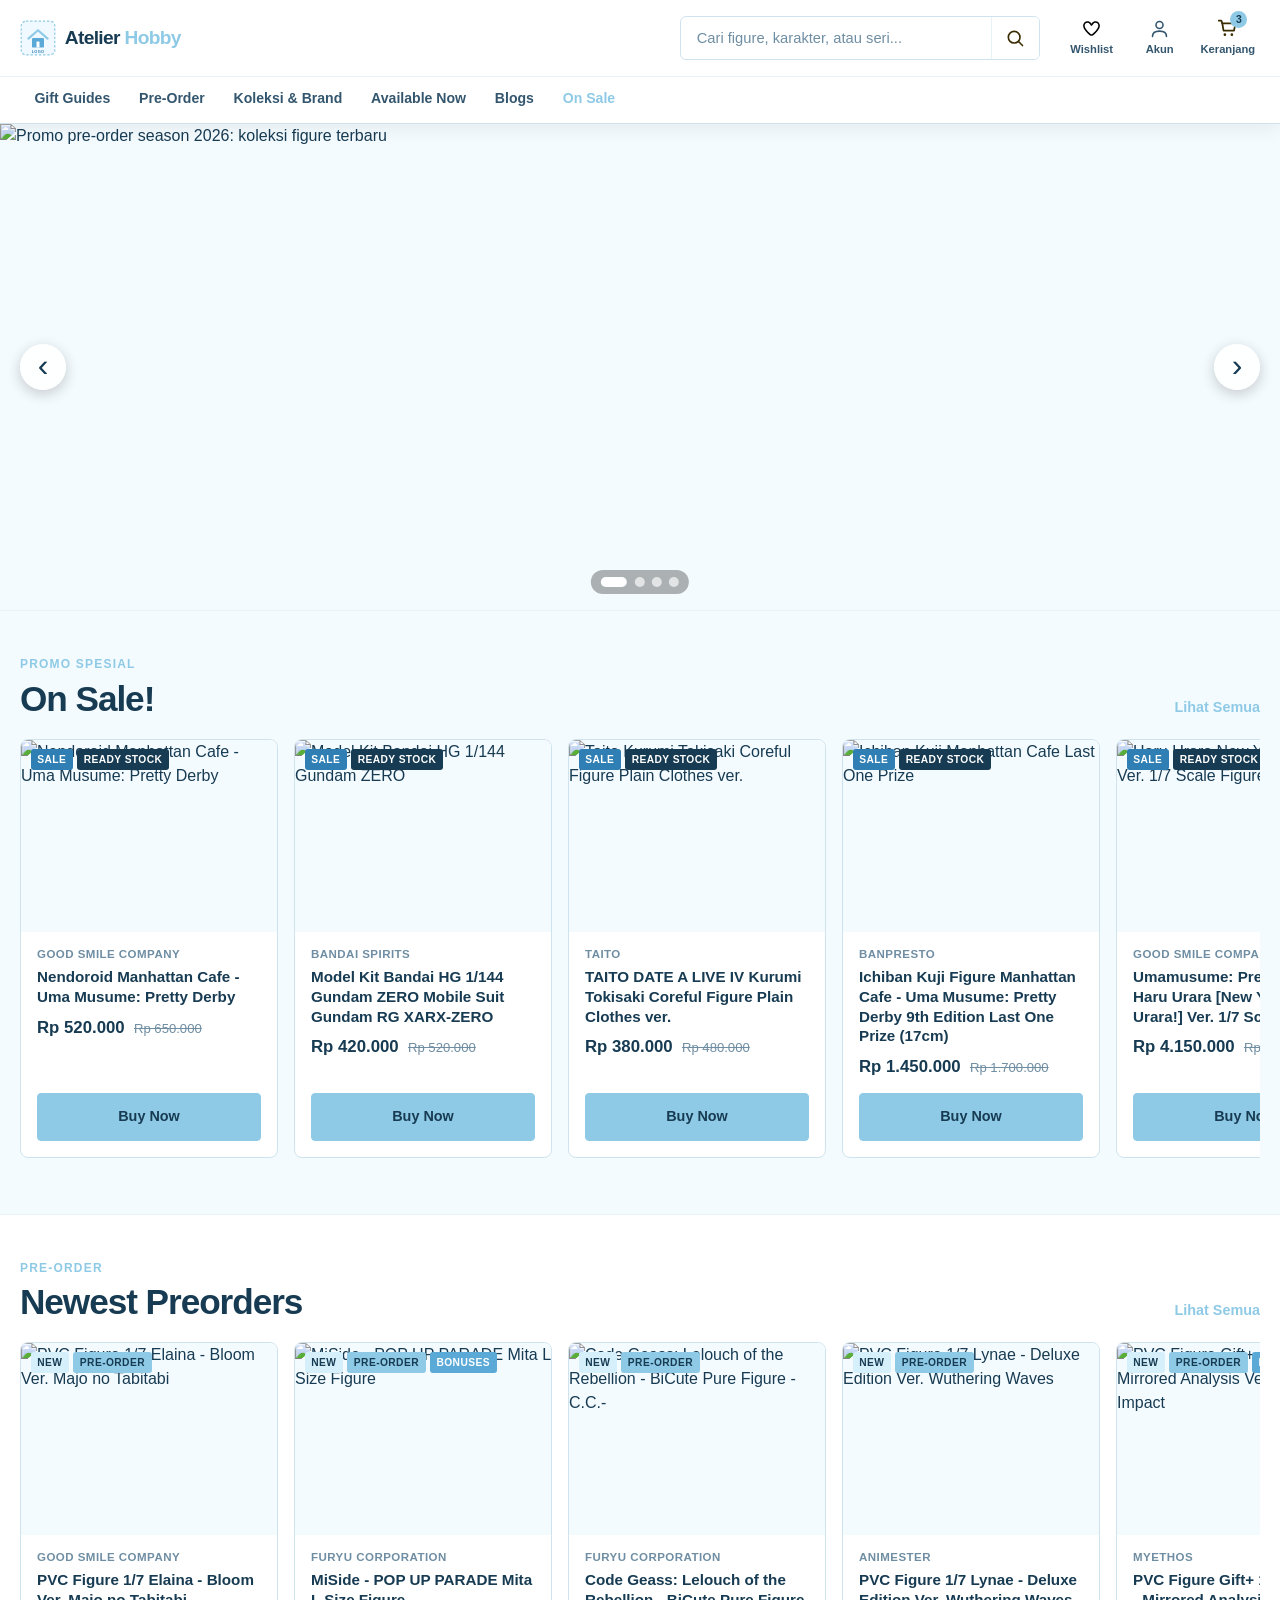
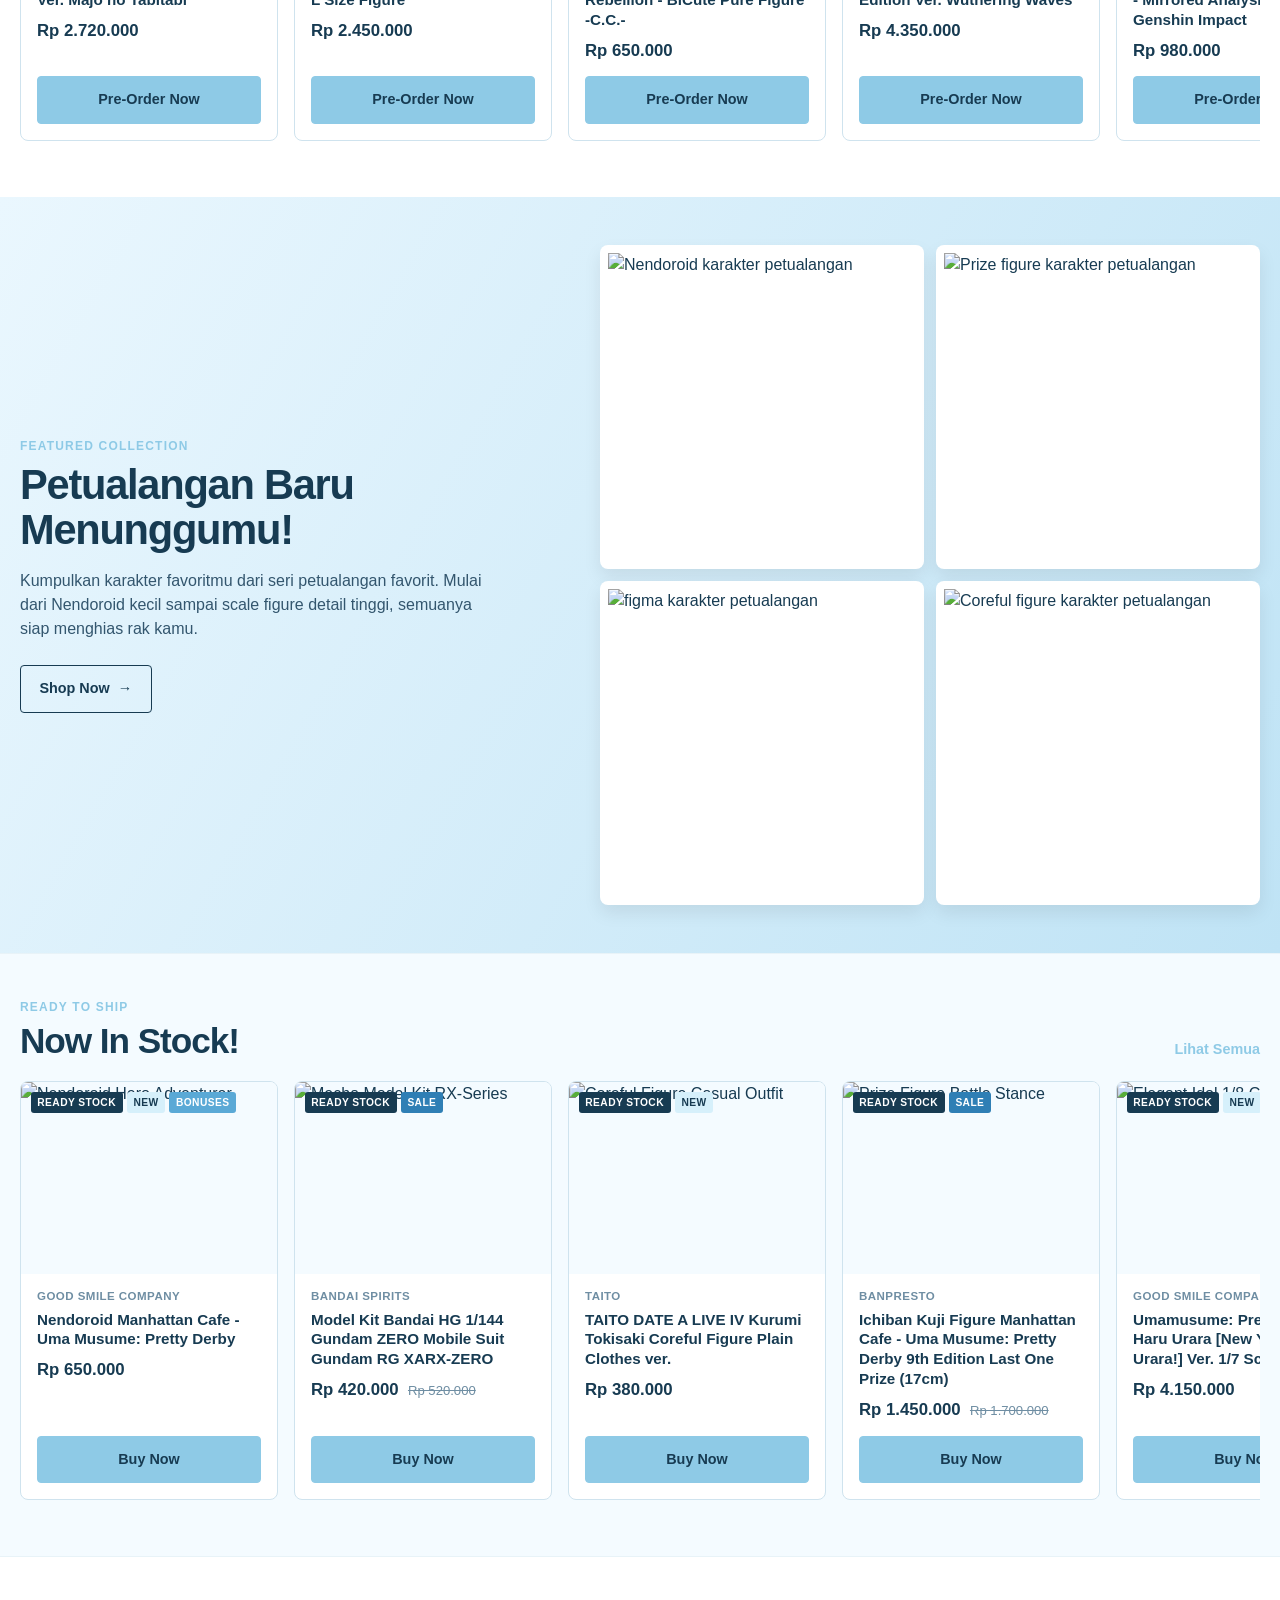
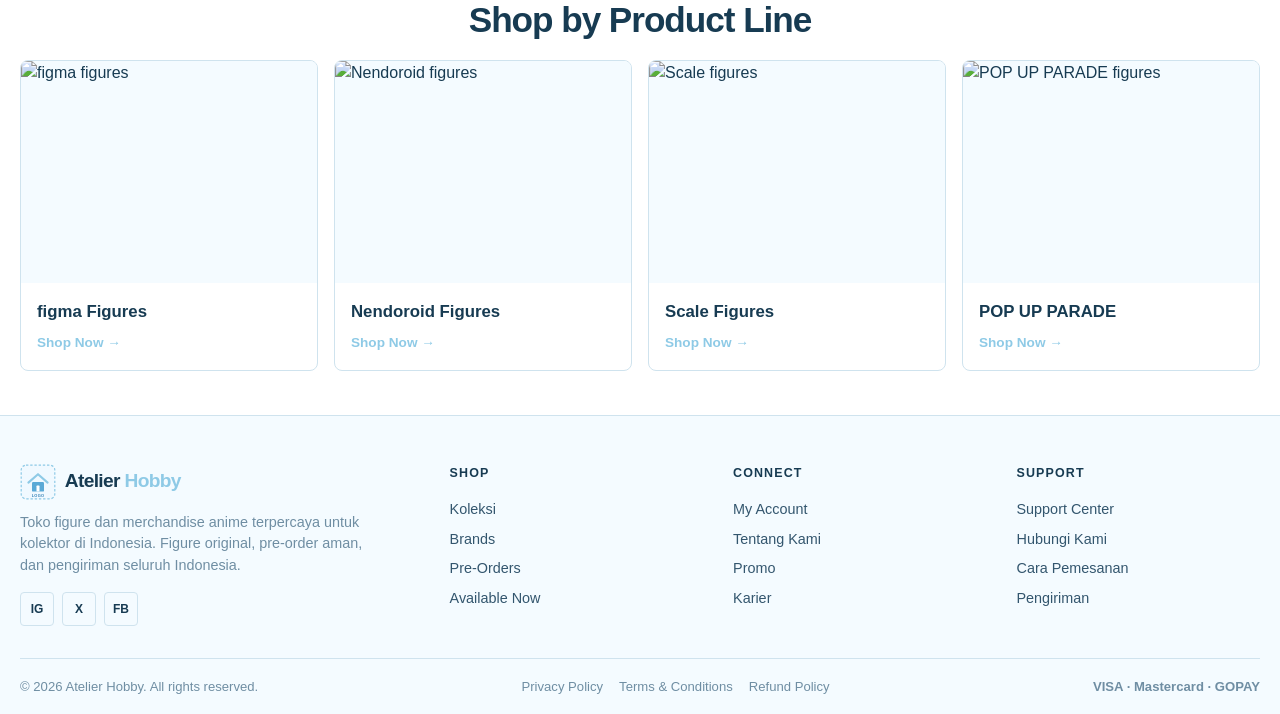
==== commit ce91080e: "update 23/11/2026" ====
--- a/index.html
+++ b/index.html
@@ -103,7 +103,7 @@
         </div>
         <div class="hero-slide" id="hero-4">
           <a class="hero-slide__link" href="#preorder" aria-label="Lihat promo bonus">
-            <img src="https://www.goodsmile.com/gsc-webrevo-sdk-storage-prd/carousel/477/303896fa12d581b1c7ddfc7f36fb4ed1.jpg" alt="Promo bonus eksklusif untuk pre-order awal" width="1600" height="560" loading="lazy">
+            <img src="https://www.goodsmile.com/gsc-webrevo-sdk-storage-prd/carousel/472/eec16426f03854e675473b9858dcede4.jpg" alt="Promo bonus eksklusif untuk pre-order awal" width="1600" height="560" loading="lazy">
           </a>
           <a class="hero-arrow hero-arrow--prev" href="#hero-3" aria-label="Promo sebelumnya">&#8249;</a>
           <a class="hero-arrow hero-arrow--next" href="#hero-1" aria-label="Promo berikutnya">&#8250;</a>
@@ -217,11 +217,11 @@
           <article class="product-card" data-status="preorder">
             <div class="product-card__media">
               <div class="tag-row"><span class="badge-tag badge-tag--new">New</span><span class="badge-tag badge-tag--pre">Pre-Order</span></div>
-              <img src="https://www.goodsmileus.com/cdn/shop/files/10194685-c897-4df9-8380-4f134be44f2b.jpg?v=1794850116&width=1920" alt="Blue Archive - Mika (Swimsuit): Memorial Lobby Ver. 1/7 Scale Figure" loading="lazy">
+              <img src="https://kyoucdn.id/items/pvc-figure-1-7-elaina-bloom-ver-majo-no-tabitabi-e16def859f8310ea.jpg" alt="PVC Figure 1/7 Elaina - Bloom Ver. Majo no Tabitabi" loading="lazy">
             </div>
             <div class="product-card__body">
               <p class="product-card__series">Good Smile Company</p>
-              <h3>Blue Archive - Mika (Swimsuit): Memorial Lobby Ver. 1/7 Scale Figure</h3>
+              <h3>PVC Figure 1/7 Elaina - Bloom Ver. Majo no Tabitabi</h3>
               <p class="product-card__price"><strong>Rp 2.720.000</strong></p>
               <button class="btn btn--primary" type="button">Pre-Order Now</button>
             </div>
